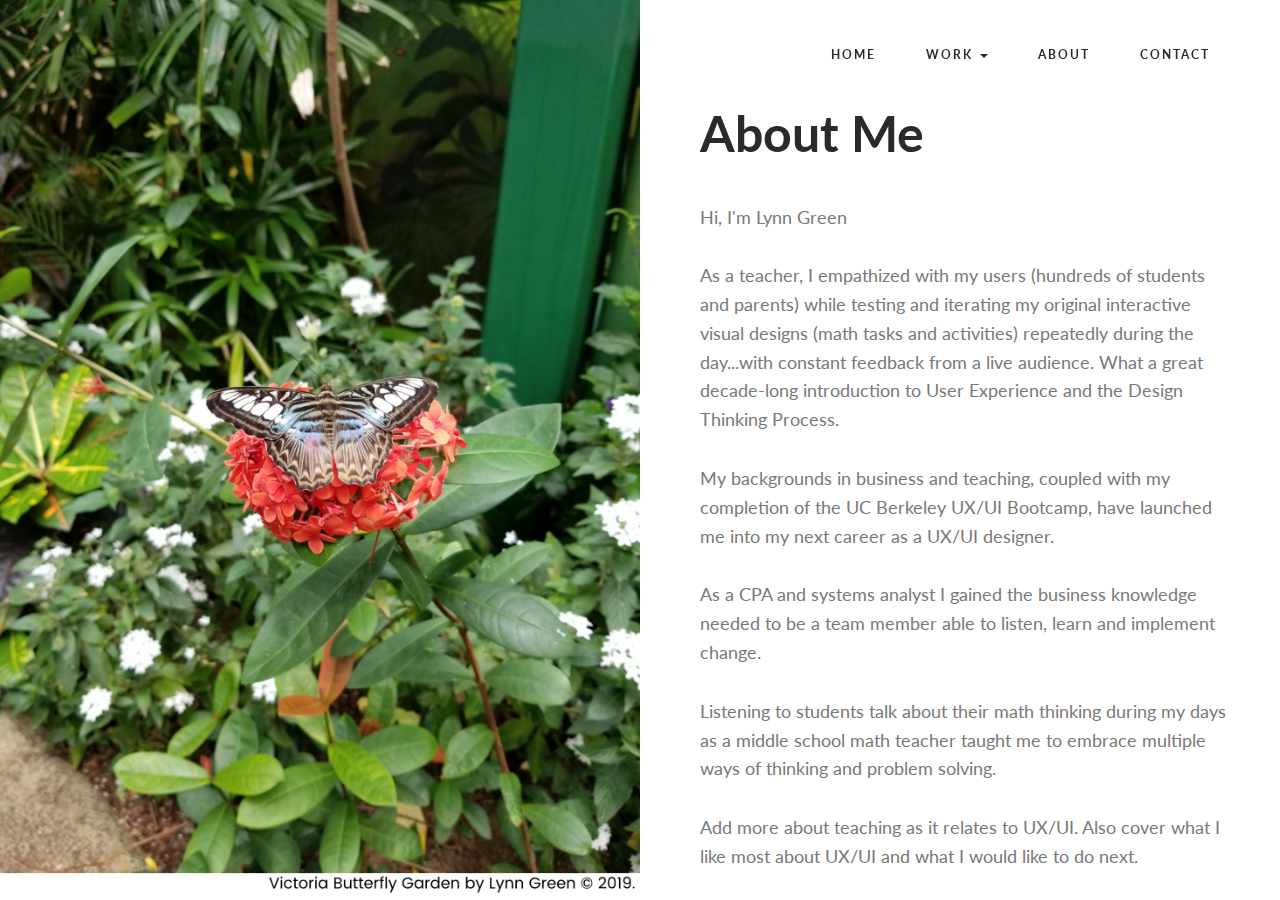
==== about-solo1.html @ 4556c654 "Add files via upload" ====
<!DOCTYPE html>
<html lang="en">
<head>
  <meta charset="utf-8">
  <meta http-equiv="X-UA-Compatible" content="IE=edge">
  <meta name="viewport" content="width=device-width, initial-scale=1">
  <!-- The above 3 meta tags *must* come first in the head; any other head content must come *after* these tags -->

  <title>AboutMe</title>

  <!-- Favicon -->
  <link href="assets/favicon.ico" rel="shortcut icon" />
  <link href="assets/apple-touch-icon.png" rel="apple-touch-icon" />

  <!-- Fonts -->
  <link href="https://fonts.googleapis.com/css?family=Lato:400,400i,700" rel="stylesheet">
  <link href="assets/vendor/fontawesome/css/font-awesome.min.css" rel="stylesheet" />

  <!-- CSS -->
  <link href="assets/vendor/bootstrap/css/bootstrap.min.css" rel="stylesheet" />
  <link href="assets/vendor/lity/lity.min.css" rel="stylesheet" />

  <!-- Main CSS-->
  <link href="assets/css/style.css" rel="stylesheet" />

  <!-- HTML5 shim and Respond.js for IE8 support of HTML5 elements and media queries -->
  <!-- WARNING: Respond.js doesn't work if you view the page via file:// -->
  <!--[if lt IE 9]>
    <script src="https://oss.maxcdn.com/html5shiv/3.7.2/html5shiv.min.js"></script>
    <script src="https://oss.maxcdn.com/respond/1.4.2/respond.min.js"></script>
  <![endif]-->

</head>
<body>


<nav class="navbar navbar-default navbar-fixed-top" id="nav">
  <div class="container">

    <div class="navbar-header">
      <button type="button" class="navbar-toggle collapsed" data-toggle="collapse" data-target="#bs-example-navbar-collapse-1" aria-expanded="false">
        <span class="sr-only">Toggle navigation</span>
        <span class="icon-bar"></span>
        <span class="icon-bar"></span>
        <span class="icon-bar"></span>
      </button>
      <a href="index.html" class="current-parent navbar-brand"></a>
    </div> <!-- /.navbar-header -->

    <div class="collapse navbar-collapse" id="bs-example-navbar-collapse-1">
      <ul class="nav navbar-nav navbar-right">
        <!-- <li class="dropdown"> -->
          <!-- <a href="#" class="dropdown-toggle" data-toggle="dropdown" role="button" aria-haspopup="true" aria-expanded="false">Home <span class="caret"></span>
          </a> -->
            <li class='current-parent'><a class='current-parent' href="index.html">Home</a></li>
          <ul class="dropdown-menu">
            <!-- <li><a href="index2.html">Home 2</a></li>
            <li><a href="index3.html">Home 3</a></li>
            <li><a href="index4.html">Home 4</a></li>
            <li><a href="index5.html">Home 5</a></li>
            <li><a href="index6.html">Home 6</a></li>
            <li><a href="index7.html">Home 7</a></li>
            <li><a href="index8.html">Home 8</a></li>
            <li><a href="index9.html">Home 9</a></li>
            <li><a href="index10.html">Home 10</a></li> -->
          </ul>
        </li>

        <li class="dropdown">
          <a href="#" class="dropdown-toggle" data-toggle="dropdown" role="button" aria-haspopup="true" aria-expanded="false">Work <span class="caret"></span></a>
          <ul class="dropdown-menu">
            <!-- <li><a href="work1.html">Work 1</a></li>
            <li><a href="work1-labels.html">Work 1 Labels</a></li>
            <li><a href="work2.html">Work 2</a></li>
            <li><a href="work2-labels.html">Work 2 Labels</a></li>
            <li><a href="work3.html">Work 3</a></li>
            <li><a href="work4.html">Work 4</a></li>
            <li><a href="work5.html">Work 5</a></li>
            <li><a href="single-work1.html">Single Work 1</a></li> -->
            <li><a href="bartender.html">BARTENDR APP</a></li>
            <li><a href="seacology.html">Seacology</a></li>
            <li><a href="NWS.html">National Weather Service</a></li>
            <li><a href="convertibles.html">The Convertibles</a></li>
            <!-- <li><a href="single-work-video.html">Single Work Video</a></li> -->
          </ul>
        </li>

        <li class="dropdown">
          <!-- <a href="#" class="dropdown-toggle" data-toggle="dropdown" role="button" aria-haspopup="true" aria-expanded="false">About <span class="caret"></span></a> -->
          <li class='current'><a class='current' href="about-solo1.html">About</a></li>
          <ul class="dropdown-menu">
            <!-- <li><a href="about-agency.html">About Agency</a></li> -->
            
            <!-- <li><a href="about-solo2.html">About Solo 2</a></li> -->
          </ul>
        </li>

        <!-- <li class="dropdown">
          <a href="#" class="dropdown-toggle" data-toggle="dropdown" role="button" aria-haspopup="true" aria-expanded="false">Blog <span class="caret"></span></a>
          <ul class="dropdown-menu">
            <li><a href="blog1.html">Blog 1</a></li>
            <li><a href="blog1-sidebar.html">Blog 1 Sidebar</a></li>
            <li><a href="blog2.html">Blog 2</a></li>
            <li><a href="blog2-sidebar.html">Blog 2 Sidebar</a></li>
            <li><a href="blog3.html">Blog 3</a></li>
          </ul>
        </li> -->

        <!-- <li class="dropdown">
          <a href="#" class="dropdown-toggle" data-toggle="dropdown" role="button" aria-haspopup="true" aria-expanded="false">Contact <span class="caret"></span></a> -->
          <li><a href="contact3.html">Contact</a></li>
          <ul class="dropdown-menu">
            <!-- <li><a href="contact1.html">Contact 1</a></li>
            <li><a href="contact2.html">Contact 2</a></li> -->
           
          </ul>
        </li>
      </ul>
    </div> <!-- /.collapse -->

  </div> <!-- /.container -->
</nav>


<div class="about-solo1">
  <div class="container-fluid">

    <div class="row">

      <div class="col-md-6">
        <div class="about-half-bg"> <img src='assets/images/butterflygarden.jpg' width=100%;></div>
      </div> <!-- /.col-md-6 -->

      <div class="col-md-6">

        <div class="about-solo-wrap">
          <div class="content">
            <h2 class="scrollreveal">About Me</h2>
            <p class="scrollreveal">Hi, I'm Lynn Green</p>
            <p class="scrollreveal">
              As a teacher, I empathized with my users (hundreds of students and parents) while testing and iterating my original interactive visual designs (math tasks and activities) repeatedly during the day...with constant feedback from a live audience. What a great decade-long introduction to User Experience and the Design Thinking Process. </p>
            
            <p>
              My backgrounds in business and teaching, coupled with my completion of the UC Berkeley UX/UI Bootcamp, have launched me into my next career as a UX/UI designer.
            </p>

              <p>  ​
              As a CPA and systems analyst I gained the business knowledge needed to be a team member able to listen, learn and implement change. 
            </p>   
              <p> 
                Listening to students talk about their math thinking during my days as a middle school math teacher taught me to embrace multiple ways of thinking and problem solving.
              </p>
            <p>
              Add more about teaching as it relates to UX/UI. Also cover what I like most about UX/UI and what I would like to do next.
            </p> 
                <p>
                [Add link to resume]
                ​</p>


            <div class="social-links scrollreveal">
              <ul class="social list-inline list-unstyled">
                <li><a href="https://www.facebook.com/lynn.zaunergreen" class="social-fb">Facebook</a></li>
                <li><a href="#" class="social-twit">Twitter</a></li>
                <li><a href="#" class="social-insta">Instagram</a></li>
                <li><a href="#" class="social-dbl">Dribble</a></li>
              </ul>
            </div> <!-- /.social-links -->
          </div> <!-- /.content -->
        </div> <!-- /.single-work-intro -->
      </div> <!-- /.col-md-6 -->

    </div> <!-- /.row -->

  </div> <!-- /.container-fluid -->

</div> <!-- /.about-solo1 -->

<script src="assets/js/jquery-2.2.4.min.js"></script>
<script src="assets/vendor/bootstrap/js/bootstrap.min.js"></script>
<script src="assets/vendor/scrollreveal/scrollreveal.min.js"></script>
<script src="assets/vendor/lity/lity.min.js"></script>
<script src="assets/vendor/match-height/jquery.matchHeight-min.js"></script>
<script src="assets/contact-form/js/validator.min.js"></script>
<script src="assets/contact-form/js/form-scripts.js"></script>
<script src="assets/js/scripts.js"></script>
</body>
</html>
---- assets/css/style.css ----
/*
Template Name: Reflekt
Theme URI: https://wearekllr.com/demos/reflekt-html
Author: KLLR
Author URI: http://themes.wearekllr.com/
Description: Reflekt - Minimalist Portfolio HTML Template
Version: 1.0
Support: https://kllr.ticksy.com
*/


/*--------------------------------------------------------------
>>> TABLE OF CONTENTS:
----------------------------------------------------------------
01. Base
  01.1 Typography
  01.2 Forms
  01.3 Misc
02. Components
  02.1 Navigation
  02.2 Buttons
  02.3 Footer
03. Layout (page sections)
  03.1 intro
  03.2 Work
  03.3 Single-Work
  03.4 About
  03.5 Blog
  03.6 Single-post
  03.7 Contact
04. Media Queries
--------------------------------------------------------------*/

/*--------------------------------------------------------------
01. Base
--------------------------------------------------------------*/

/**
 * 01.1 Typography
 */

body {
    font-family: 'Lato', sans-serif;
    color: #2A2A2A;
}

h1 {
    font-weight: 700;
}

h2 {
    font-size: 40px;
    font-weight: 700;
    line-height: 1.35em;
    margin-top: 0;
}

p {
    font-size: 18px;
}

a {
    color: #1977FF;
    text-decoration: none;
}

.quote {
    font-style: italic;
    font-size: 26px;
}

.light {
    color: #787878;
}


/**
 * 01.2 Forms
 */

.form-control {
    font-size: 16px;
    height: 50px;
    border-radius: 0;
    -webkit-box-shadow: none;
    box-shadow: none;
}


/**
 * 01.3 Misc.
 */

.container-fluid {
    padding-right: 0px;
    padding-left: 0px;
}

.container-fluid .col-md-6 {
    padding-right: 0px;
    padding-left: 0px;
}

.no-gutter > [class*='col-'] {
    padding-right: 0;
    padding-left: 0;
}

.row-centered {
    text-align: center;
}

.col-centered {
    display: inline-block;
    float: none;
    text-align: left;
    margin-right: -4px;
}



/*--------------------------------------------------------------
02. Components
--------------------------------------------------------------*/

/**
 * 02.1 Navigation
 */

.navbar-default {
    background-color: transparent;
    border: none;
    padding-top: 30px;
}

.navbar-default .navbar-brand {
    color: #2A2A2A;
    font-size: 18px;
    font-weight: 700;
    letter-spacing: 1px;
    text-transform: uppercase;
}

.navbar-default .navbar-brand:hover {
    color: #2A2A2A;
}

.navbar-default .navbar-nav > li > a {
    color: #2A2A2A;
    font-size: 12px;
    font-weight: 700;
    letter-spacing: 2px;
    text-transform: uppercase;
    transition: color ease-in-out 300ms;
    -webkit-transition: color ease-in-out 300ms;
}

.navbar-default .navbar-nav > li > a:hover {
    color: #1977FF;
}

ul.nav.navbar-nav {
    padding-top: 5px;
}

.nav > li > a {
    padding: 10px 25px;
}

.navbar-right {
    margin-right: -25px;
}

#nav.scrolled {
    background-color: #fff;
    padding-top: 10px;
    padding-bottom: 5px;
    -webkit-box-shadow: 0 2px 20px 0 rgba(26, 26, 26, 0.08);
    box-shadow: 0 2px 20px 0 rgba(26, 26, 26, 0.08);
    transition: all ease-in-out 300ms;
    -webkit-transition: all ease-in-out 300ms;
}

.dropdown-menu {
    border-color: #ececec;
    border-radius: 0;
    top: 50px;
    -webkit-box-shadow: 0 8px 25px rgba(30, 30, 30, 0.1);
    box-shadow: 0 8px 25px rgba(30, 30, 30, 0.1);
    padding: 18px 10px 18px 20px;
}

.dropdown-menu > li > a {
    color: #787878;
    font-size: 14px;
    padding-top: 7px;
    padding-bottom: 7px;
}

.navbar-default .navbar-nav > .open > a,
.navbar-default .navbar-nav > .open > a:focus {
    color: #1977FF;
    background-color: transparent;
}

.dropdown-menu > li > a:focus,
.dropdown-menu > li > a:hover {
    background-color: transparent;
    color: #1977FF;
}

.navbar-default .navbar-toggle {
    border: none;
}

.navbar-default .navbar-toggle .icon-bar {
    background-color: #2A2A2A;
    width: 24px;
    height: 3px;
}


/* page nav */

.page-nav {
    padding-top: 95px;
    padding-bottom: 30px;
}

.page-nav a {
    font-size: 12px;
    color: #787878;
    text-transform: uppercase;
    text-decoration: none;
    letter-spacing: 1px;
}

.page-nav i {
    font-size: 25px;
    color: #e1e1e1;
    bottom: 5px;
    position: relative;
}

.page-nav h2 {
    font-size: 18px;
    font-weight: 700;
    color: #2A2A2A;
    text-transform: none;
}


/**
 * 02.1 Buttons
 */

.btn {
    font-size: 13px;
    font-weight: 700;
    text-transform: uppercase;
    letter-spacing: 1px;
    border-width: 2px;
    border-radius: 0px;
    padding: 20px 35px;
    transition: all ease-in-out 300ms;
    -webkit-transition: all ease-in-out 300ms;
}

.btn-default {
    background-color: #1977FF;
    color: #fff;
    border-color: #1977FF;
}

.btn-default:hover {
    background-color: transparent;
    color: #1977FF;
    border-color: #1977FF;
}

.btn-dark {
    background-color: #2A2A2A;
    color: #fff;
    border-color: #2A2A2A;
}

.btn-dark:hover {
    background-color: transparent;
    color: #2A2A2A;
}

.btn-white {
    background-color: #fff;
    color: #2A2A2A;
    border-color: #fff;
}

.btn-white:hover {
    background-color: transparent;
    color: #fff;
    border-color: #fff;
}

.btn-tag {
    background-color: transparent;
    color: #787878;
    border-color: #787878;
    border-width: 1px;
    padding: 8px 12px;
    text-transform: none;
    font-weight: 400;
    margin-bottom: 12px;
}

.btn-tag:hover {
    background-color: #787878;
    color: #fff;
    border-color: #787878;
}


/**
* 02.3 Footer
*/

footer .brand {
    text-transform: uppercase;
    font-size: 18px;
    color: #939393;
}

footer .brand span {
    color: #2A2A2A;
}

footer .nav-footer a {
    color: #787878;
    font-size: 16px;
    transition: opacity ease-in-out 300ms;
    -webkit-transition: opacity ease-in-out 300ms;
}

footer .nav-footer a:hover {
    color: #1977FF;
    text-decoration: none;
}

footer .nav-footer .footer-title {
    font-size: 16px;
    margin-bottom: 20px;
    color: #2A2A2A !important;
}

footer .nav-footer li {
    margin-bottom: 10px;
}

footer .social {
    text-align: right;
}

footer .social a {
    color: #2A2A2A;
    font-size: 18px;
}

footer .social i {
    transition: transform ease-in-out 300ms;
    -webkit-transition: transform ease-in-out 300ms;
}

footer .social i:hover {
    -webkit-transform: translateY(-3px);
    transform: translateY(-3px);
}

footer .social li {
    margin-left: 6px;
}

.footer1 {
    padding-top: 100px;
    padding-bottom: 50px;
}

.footer2 {
    text-align: center;
    padding-top: 90px;
    padding-bottom: 30px;
}

.footer2 .brand p {
    font-size: 24px;
}

.footer2 .social {
    text-align: center;
    margin-top: 20px;
    margin-bottom: 30px;
}

.footer3 {
    padding-top: 80px;
    padding-bottom: 40px;
}

.footer3 .social {
    text-align: center;
    margin-bottom: 30px;
}

.footer3 .social a {
    font-size: 13px;
    text-transform: uppercase;
    font-weight: 700;
    transition: color ease-in-out 300ms;
    -webkit-transition: color ease-in-out 300ms;
    margin-left: 10px;
    margin-right: 10px;
}

.footer3 .social a:hover {
    color: #1977FF;
    text-decoration: none;
}

.footer3 .copyright {
    text-align: center;
}

.copyright p {
    font-size: 14px;
    color: #787878;
    margin-top: 8px;
}



/*--------------------------------------------------------------
03. Layout
--------------------------------------------------------------*/

/**
* 03.1 Intro
*/

.intro1 {
    padding-bottom: 110px;
}

.intro1 p {
    font-size: 30px;
    padding: 230px 0px 40px 0px;
}

.intro2 {
    text-align: center;
    padding: 240px 0px 130px 0px;
}

.intro2 h1 {
    font-size: 70px;
    font-weight: 700;
    padding-bottom: 50px;
}

.intro2 p {
    font-size: 20px;
    color: #676767;
    padding-bottom: 40px;
}

.intro3 {
    text-align: left;
    padding: 200px 0px 100px 0px;
}

.intro3 h1 {
    font-size: 55px;
    padding-bottom: 25px;
}

.intro3 p {
    font-size: 20px;
    color: #676767;
}

.intro4 {
    text-align: center;
    padding-top: 280px;
    padding-bottom: 180px;
}

.intro4 h1 {
    font-size: 50px;
    font-weight: 400;
    margin-bottom: 40px;
}

.intro4 p {
    font-size: 20px;
    color: #676767;
    width: 75%;
    margin-left: auto;
    margin-right: auto;
    padding-bottom: 40px;
}

.intro4 .social-links {
    font-size: 14px;
    font-weight: 700;
}

.intro4 .social-links .social-fb {
    color: #3A5B97;
}

.intro4 .social-links .social-twit {
    color: #1EA4F1;
}

.intro4 .social-links .social-insta {
    color: #9C39A4;
}

.intro4 .social-links .social-dbl {
    color: #E84E89;
}

.intro4 .social-links li {
    margin-right: 7px;
    margin-left: 7px;
}

.intro5 {
    text-align: left;
    padding: 250px 0px 100px;
}

.intro5 h1 {
    font-size: 50px;
    padding-bottom: 10px;
}

.intro5 h2 {
    font-size: 22px;
    color: #1977FF;
    padding-bottom: 25px;
}

.intro5 p {
    font-size: 20px;
    color: #676767;
    padding-bottom: 35px;
}

.intro5 a {
    color: #a1a1a1;
    transition: color ease-in-out 300ms;
    -webkit-transition: color ease-in-out 300ms;
}

.intro5 a:hover {
    color: #1977FF;
    text-decoration: none;
}

.intro5 li {
    margin-right: 15px;
}

.intro6 {
    text-align: left;
    overflow: hidden;
}

.intro6 h1 {
    font-size: 40px;
    padding-bottom: 35px;
}

.intro6 p {
    font-size: 20px;
    color: #676767;
    padding-bottom: 40px;
}

.intro6 a {
    font-weight: 700;
    color: #2A2A2A;
    transition: color ease-in-out 300ms;
    -webkit-transition: color ease-in-out 300ms;
}

.intro6 a:hover {
    color: #1977FF;
    text-decoration: none;
}

.intro6 li {
    margin-right: 15px;
}

.intro6 .intro-half-left {
    display: -ms-flex;
    display: -webkit-flex;
    display: flex;
    height: 100vh;
    padding-left: 80px;
    padding-right: 80px;
}

.intro6 .content {
    margin-top: auto;
    margin-bottom: auto;
}

.intro6 .intro-half-bg {
    height: 100vh;
    width: 100%;
    background-image: url(../images/intro6bg.jpg);
    background-size: cover;
    background-position: center;
}

.intro7 {
    background-image: url(../images/intro7bg.jpg);
    background-size: cover;
    background-position: center;
    height: 100vh;
    text-align: center;
    display: -ms-flex;
    display: -webkit-flex;
    display: flex;
}

.intro7 .content {
    margin: auto auto;
}

.intro7 h1 {
    font-size: 80px;
    padding-bottom: 45px;
}

.intro7 p {
    font-size: 20px;
    line-height: 1.6em;
    padding-bottom: 40px;
    width: 70%;
    margin-left: auto;
    margin-right: auto;
}

.intro8 {
    text-align: center;
}

.intro8 .frame {
    height: 65vh;
    display: -ms-flex;
    display: -webkit-flex;
    display: flex;
    border: 2px solid #f0f0f0;
    margin-top: 120px;
}

.intro8 .frame .content {
    margin: auto auto;
}

.intro8 h1 {
    font-size: 60px;
    margin-bottom: 45px;
}

.intro8 p {
    font-size: 20px;
    line-height: 1.6em;
    width: 70%;
    margin-left: auto;
    margin-right: auto;
    margin-bottom: 30px;
}

.intro9 .bg {
    background-color: #fafafa;
    height: 550px;
    margin-top: 120px;
    margin-bottom: 120px;
    display: -ms-flex;
    display: -webkit-flex;
    display: flex;
}

.intro9 .bg .content {
    margin-top: auto;
    margin-bottom: auto;
    padding-left: 90px;
}

.intro9 h1 {
    font-size: 50px;
    margin-bottom: 35px;
}

.intro9 p {
    font-size: 18px;
    line-height: 1.6em;
    width: 70%;
    margin-bottom: 30px;
}

.intro9 .social-links {
    font-size: 14px;
    font-weight: 700;
}

.intro9 .social-links a {
    color: #2A2A2A;
    transition: color ease-in-out 300ms;
    -webkit-transition: color ease-in-out 300ms;
}

.intro9 .social-links a:hover {
    color: #1977FF;
    text-decoration: none;
}

.intro9 .social-links li {
    margin-right: 15px;
}

.intro10 {
    margin-top: 150px;
    margin-bottom: 100px;
}

.intro10 h1 {
    font-size: 50px;
    margin-bottom: 25px;
}

.intro10 p {
    font-size: 18px;
    line-height: 1.6em;
    margin-bottom: 30px;
}

.intro10 .intro-half-left {
    display: -ms-flex;
    display: -webkit-flex;
    display: flex;
    height: 540px;
}

.intro10 .intro-half-left .content {
    margin-top: auto;
    margin-bottom: auto;
}


/**
 * 02.2 Work
 */

.work-intro {
    text-align: center;
    margin-top: 200px;
    margin-bottom: 90px;
}

.work-intro h2 {
    font-size: 40px;
}

.work-intro p {
    color: #787878;
}

.work a {
    position: relative;
    display: block;
}

.work a:hover .overlay {
    opacity: 1;
}

.work img {
    margin-left: auto;
    margin-right: auto;
    margin-bottom: 30px;
}

.work .overlay {
    background-color: rgba(255, 255, 255, 0.88);
    position: absolute;
    top: 0;
    bottom: 0;
    left: 0;
    right: 0;
    opacity: 0;
    transition: all ease-in-out 300ms;
    -webkit-transition: all ease-in-out 300ms;
    display: -ms-flex;
    display: -webkit-flex;
    display: flex;
}

.work .overlay .content {
    margin: auto auto;
}

.work .overlay p {
    color: #1977FF;
    font-size: 14px;
    font-weight: 700;
    letter-spacing: 1px;
    text-transform: uppercase;
}

.work1-text .text {
    text-align: center;
    font-size: 16px;
    font-weight: 700;
    margin-bottom: 60px;
}

.work2-text .text {
    text-align: center;
    font-size: 14px;
    font-weight: 700;
    margin-bottom: 50px;
}

.work3 img,
.work4 img {
    margin-bottom: 0;
}


/**
 * 03.3 Single-work
 */

.single-work1 {
    text-align: center;
}

.single-work1 img {
    padding-bottom: 30px;
    margin-left: auto;
    margin-right: auto;
}

.single-work-intro {
    padding-top: 250px;
    margin-bottom: 70px;
}

.single-work-intro h1 {
    font-size: 55px;
}

.single-work-intro p {
    line-height: 1.6em;
    margin-top: 25px;
    margin-bottom: 25px;
    width: 80%;
    margin-left: auto;
    margin-right: auto;
}

.single-work-info li {
    font-size: 14px;
    font-weight: 700;
    text-transform: uppercase;
    color: #787878;
    padding-right: 15px;
}

.single-work2 .single-work-intro {
    padding-top: 250px;
    text-align: left;
}

.single-work2 .single-work-intro p {
    margin-left: 0;
}

.single-work2 img {
    margin-left: auto;
    margin-right: auto;
}

.single-work2 h1 {
    font-size: 55px;
}

.single-work2 p {
    padding: 25px 0px 25px 0px;
}

.single-work2 .single-work-description {
    padding-top: 100px;
    padding-bottom: 90px;
}

.single-work2 h2 {
    font-size: 30px;
}

.single-work2 .description-process h3 {
    font-size: 20px;
}

.single-work2 .description-process span {
    color: #a1a1a1;
    padding-right: 10px;
}

.single-work2 .description-process p {
    font-size: 16px;
}

.single-work3 {
    padding-top: 260px;
}

.single-work3 h1 {
    font-size: 48px;
}

.single-work3 .single-work-intro {
    border: 2px solid #e1e1e1;
    padding: 70px 60px 135px 60px;
    margin-bottom: 0;
}

.single-work3 .single-work-intro p {
    margin-left: 0;
    width: 100%;
}

.single-work3 img {
    margin-bottom: 30px;
    margin-left: auto;
    margin-right: auto;
}

.single-work4 {
    overflow-x: hidden;
    position: relative;
}

.single-work4 .single-work-intro {
    height: 100vh;
    display: -ms-flex;
    display: -webkit-flex;
    display: flex;
    padding-top: 0;
    padding-left: 60px;
    padding-right: 60px;
    margin-bottom: 0;
}

.single-work4 .single-work-intro p {
    margin-left: 0;
    width: 100%;
}

.single-work4 .content {
    margin-top: auto;
    margin-bottom: auto;
}

.single-work4 .work-half-bg {
    background-image: url(../images/single-work4.jpg);
    background-size: cover;
    background-position: center;
    height: 100vh;
    width: 100%;
}

.single-work4 .page-nav {
    padding: 0px !important;
    position: absolute;
    bottom: 30px;
    left: 0;
    right: 0;
}


/* single work video */

.single-work-video img {
    padding-bottom: 0;
}

a.video-player {
    background-size: 100%;
    background-position: center;
    background-repeat: no-repeat;
    width: 750px;
    height: 420px;
    margin-top: 100px;
    margin-left: auto;
    margin-right: auto;
    display: -ms-flex;
    display: -webkit-flex;
    display: flex;
    position: relative;
}

.play-button {
    margin: auto auto;
}

.play-button img {
    transition: all ease-in-out 300ms;
    -webkit-transition: all ease-in-out 300ms;
}

.play-button img:hover {
    -webkit-transform: scale(1.08);
    transform: scale(1.08);
}


/**
 * 03.4 About
 */

.agency-intro {
    text-align: center;
    padding-top: 200px;
    padding-bottom: 70px;
}

.agency-intro h1 {
    font-size: 40px;
    padding-bottom: 40px;
}

.agency-intro p {
    color: #787878;
    line-height: 1.6em;
    padding-bottom: 70px;
    width: 75%;
    margin-left: auto;
    margin-right: auto;
}

.services {
    padding-top: 80px;
}

.services h1 {
    text-align: center;
    font-size: 40px;
    padding-bottom: 30px;
}

.services p {
    text-align: center;
    color: #787878;
    line-height: 1.6em;
    width: 70%;
    margin-left: auto;
    margin-right: auto;
    margin-bottom: 80px;
}

.service-item i {
    font-size: 28px;
    color: #1977FF;
    display: inline-block;
    margin-right: 15px;
}

.service-item h3 {
    font-size: 24px;
    color: #2A2A2A;
    display: inline-block;
}

.service-item li:first-child {
    padding-bottom: 30px;
    margin: 0px !important;
}

.service-item li {
    color: #A1A1A1;
    font-size: 18px;
    margin-bottom: 18px;
}

.about-agency .quote {
    text-align: center;
    padding-top: 140px;
    padding-bottom: 150px;
}

.about-agency .quote p {
    font-size: 30px;
    font-style: italic;
    width: 75%;
    margin-left: auto;
    margin-right: auto;
}

.team {
    padding-bottom: 90px;
}

.team-intro h1 {
    text-align: center;
    font-size: 40px;
    padding-bottom: 30px;
}

.team-intro p {
    text-align: center;
    color: #787878;
    line-height: 1.6em;
    width: 70%;
    margin-left: auto;
    margin-right: auto;
    margin-bottom: 70px;
}

.team-member {
    text-align: center;
}

.team-member img {
    margin-left: auto;
    margin-right: auto;
}

.team-member p {
    font-size: 20px;
    padding-top: 30px;
}

.team-member .team-role {
    font-size: 16px;
    color: #787878;
    padding: 0px 0px 10px 0px;
}

.team-member i {
    font-size: 16px;
    color: #2A2A2A;
}


/* about solo */

.about-solo1 {
    overflow-x: hidden;
}

.about-half-bg {
    height: 100vh;
    width: 100%;
    background-image: url(../images/about-solo1.jpg);
    background-size: cover;
    background-position: center;
}

.about-solo-wrap {
    height: 100vh;
    display: -ms-flex;
    display: -webkit-flex;
    display: flex;
}

.about-solo-wrap .content {
    padding-top: 100px;
    padding-left: 60px;
    padding-right: 60px;
    margin-top: auto;
    margin-bottom: auto;
}

.about-solo-wrap h2 {
    font-size: 50px;
    margin-bottom: 35px;
}

.about-solo-wrap p {
    color: #787878;
    line-height: 1.6em;
    margin-bottom: 30px;
}

.about-solo-wrap .social-links {
    font-size: 14px;
    font-weight: 700;
    margin-top: 20px;
}

.about-solo-wrap .social-links .social-fb {
    color: #3A5B97;
}

.about-solo-wrap .social-links .social-twit {
    color: #1EA4F1;
}

.about-solo-wrap .social-links .social-insta {
    color: #9C39A4;
}

.about-solo-wrap .social-links .social-dbl {
    color: #E84E89;
}

.about-solo-wrap .social-links li {
    margin-right: 15px;
}

.about-solo2 img {
    margin-top: 200px;
    margin-bottom: 130px;
}

.about-solo2 h2 {
    text-align: center;
    font-size: 40px;
    margin-bottom: 40px;
}

.about-solo2 p {
    color: #787878;
    text-align: center;
}

.about-solo2-intro p {
    line-height: 1.6em;
    width: 70%;
    margin-left: auto;
    margin-right: auto;
}


/**
 * 03.5 Blog
 */

.blog1-sidebar {
    padding-top: 200px;
    padding-bottom: 50px;
}

.blog1-sidebar .sidebar input#search.form-control {
    border-radius: 0;
}

.blog1-sidebar .sidebar .form-control {
    margin-bottom: 50px;
}

.blog1-sidebar .sidebar h3 {
    font-size: 16px;
    text-transform: uppercase;
    letter-spacing: 1px;
    margin-bottom: 18px;
}

.blog1-sidebar .sidebar-categories {
    margin-bottom: 48px;
}

.blog1-sidebar .sidebar-categories a {
    color: #787878;
    line-height: 2;
}

.blog1-sidebar .sidebar-recent {
    margin-bottom: 48px;
}

.blog1-sidebar .sidebar-recent .sidebar-recent-post {
    margin-bottom: 15px;
}

.blog1-sidebar .sidebar-recent .sidebar-recent-post a {
    color: #787878;
    display: block;
}

.blog1-sidebar .sidebar-tags li {
    margin-bottom: 10px;
}

.blog1 {
    padding-top: 200px;
    padding-bottom: 20px;
}

.blog-post {
    padding-bottom: 100px;
}

.blog-post img {
    padding-bottom: 50px;
}

.blog-post h1 {
    font-size: 36px;
    margin-bottom: 5px;
}

.blog-post .light {
    font-size: 16px;
    color: #a1a1a1;
}

.blog-post .blog-post-text {
    color: #787878;
    margin: 20px 0px;
}

.blog-post a.read-more {
    color: #2A2A2A;
    text-transform: uppercase;
    letter-spacing: 2px;
}

.blog-post a.read-more:hover {
    color: #1977FF;
    text-decoration: none;
}

.blog-post-box {
    margin-bottom: 110px;
    display: -ms-flex;
    display: -webkit-flex;
    display: flex;
}

.blog-post-box .post-box-image {
    background-size: cover;
    background-position: center;
    width: 100%;
}

.blog-post-box .box-thumb1 {
    background-image: url(../images/blog-post3.jpg);
}

.blog-post-box .box-thumb2 {
    background-image: url(../images/blog-post4.jpg);
}

.blog-post-box .box-thumb3 {
    background-image: url(../images/blog-post5.jpg);
}

.blog-post-box .post-box-content {
    background-color: #fbfbfb;
    padding: 40px 30px 45px 40px;
    position: relative;
}

.blog-post-box .post-box-content h1 {
    font-size: 22px;
    margin-bottom: 5px;
}

.blog-post-box .post-box-content .light {
    margin-bottom: 40px;
}

.blog-post-box .post-box-content p {
    font-size: 16px;
}

.blog-post-box .post-box-content .blog-post-text {
    margin-bottom: 80px;
}

.blog-post-box .post-box-content a {
    color: #2A2A2A;
    font-weight: 700;
    font-size: 12px;
    text-transform: uppercase;
    letter-spacing: 2px;
    padding-bottom: 15px;
}

.blog-post-box .post-box-content hr {
    margin-top: 10px;
    border: 1px solid #e1e1e1;
    width: 100%;
}

.blog3 {
    padding-top: 200px;
    padding-bottom: 50px;
}

.blog3 img {
    margin-left: auto;
    margin-right: auto;
}

.blog3 .blog-post-box-alt {
    margin-bottom: 30px;
}

.blog3 .blog-post-box-alt .post-box-content-alt {
    background-color: #fbfbfb;
    padding: 40px 45px 50px 45px;
    position: relative;
}

.blog3 .blog-post-box-alt .post-box-content-alt h1 {
    font-size: 22px;
    margin-bottom: 5px;
}

.blog3 .blog-post-box-alt .post-box-content-alt .light {
    margin-bottom: 35px;
}

.blog3 .blog-post-box-alt .post-box-content-alt p {
    font-size: 16px;
    color: #787878;
}


/**
 * 03.6 Single Post
 */

.single-post1 {
    padding-top: 280px;
    padding-bottom: 140px;
    overflow-x: hidden;
}

.single-post1 .sidebar input#search.form-control {
    border-radius: 0;
}

.single-post1 .sidebar .form-control {
    margin-bottom: 50px;
}

.single-post1 .sidebar h3 {
    font-size: 16px;
    text-transform: uppercase;
    letter-spacing: 1px;
    margin-bottom: 18px;
}

.single-post1 .sidebar-categories {
    margin-bottom: 48px;
}

.single-post1 .sidebar-categories a {
    color: #787878;
    line-height: 2;
}

.single-post1 .sidebar-recent {
    margin-bottom: 48px;
}

.single-post1 .sidebar-recent .sidebar-recent-post {
    margin-bottom: 15px;
}

.single-post1 .sidebar-recent .sidebar-recent-post a {
    color: #787878;
}

.single-post1 .sidebar-tags li {
    margin-bottom: 10px;
}

.single-post1 .quote p {
    font-size: 26px;
    font-style: italic;
    line-height: 1.65em;
    text-align: center;
    padding-bottom: 50px;
}

.single-post1 img {
    margin-bottom: 40px;
    margin-left: auto;
    margin-right: auto;
}

.single-post1 hr {
    border-top: 2px solid #eee;
}

.single-post-intro {
    padding-bottom: 45px;
}

.single-post-intro img {
    padding-bottom: 40px;
}

.single-post-intro h1 {
    font-size: 42px;
}

.single-post-intro p {
    font-size: 16px;
}

.post-text {
    padding-top: 10px;
    padding-bottom: 20px;
}

.post-text p {
    padding-bottom: 30px;
    line-height: 1.5;
}

.single-post-info {
    padding-top: 70px;
    padding-bottom: 60px;
}

.post-author img {
    position: relative;
    bottom: 10px;
}

.post-author p {
    margin: 0px;
}

.post-author .author-info {
    position: relative;
    left: 20px;
}

.post-author .author-info a {
    text-transform: uppercase;
    font-size: 12px;
    font-weight: 700;
    letter-spacing: 1;
}

.post-author .light {
    font-size: 16px;
    font-weight: 400;
}


/**
 * 03.7 Contact
 */

.contact .form-group {
    margin-bottom: 30px;
}

.contact-intro {
    padding-bottom: 140px;
}

.contact-intro h1 {
    font-size: 40px;
    padding-bottom: 20px;
}

.contact-intro p {
    font-size: 20px;
}

.contact1 {
    padding-top: 240px;
    padding-bottom: 130px;
}

.contact1 .contact-info .contact-info-title {
    font-size: 22px;
    font-weight: 700;
    margin-bottom: 20px;
}

.contact1 .contact-info p {
    font-size: 16px;
}

.contact2 {
    padding-top: 260px;
    padding-bottom: 100px;
}

.contact2 .contact-intro {
    text-align: center;
}

.contact2 h2 {
    font-size: 22px;
    margin-bottom: 50px;
}

.contact2 .contact-info p {
    font-size: 16px;
    font-weight: 700;
    margin-top: 20px;
}

.contact3 {
    padding: 260px 0px 140px 0px;
}

.contact3 .contact-intro {
    text-align: center;
    padding-bottom: 75px;
}

.contact3 #contactForm {
    width: 750px;
    margin-left: auto;
    margin-right: auto;
}



/*--------------------------------------------------------------
04. Media queries
--------------------------------------------------------------*/

@media only screen and (max-width: 1200px) {
    .single-work3 h1 {
        font-size: 40px;
    }
    .single-work3 .single-work-intro {
        padding: 50px 40px 70px 40px;
    }
}

@media only screen and (max-width: 992px) {
    .intro6 .intro-half-left {
        height: auto;
        padding-top: 150px;
        padding-bottom: 50px;
    }
    .intro6 .intro-half-bg {
        height: 300px;
    }
    .single-work3 .single-work-intro {
        border: none;
        text-align: center;
    }
    .team {
        padding-bottom: 20px;
    }
    .agency-intro p {
        width: 100%;
    }
    .team-member {
        margin-bottom: 50px;
    }
    .about-solo2-intro p {
        width: 100%;
    }
    .blog-post-box {
        flex-direction: column;
    }
    .blog-post-box .post-box-image {
        height: 260px;
    }
    .contact2 {
        padding-bottom: 100px;
    }
    .contact2 .contact-info {
        margin-bottom: 50px;
    }
    .contact3 #contactForm {
        width: 100%;
    }
}

@media only screen and (max-width: 768px) {
    ul.nav.navbar-nav {
        background-color: #fff;
        -webkit-box-shadow: 0 2px 20px 0 rgba(26, 26, 26, 0.08);
        box-shadow: 0 2px 20px 0 rgba(26, 26, 26, 0.08);
    }
    .intro4 h1 {
        font-size: 35px;
    }
    .intro4 p {
        width: 100%;
    }
    .intro4 .social-links li {
        margin-right: 4px;
        margin-left: 4px;
    }
    .intro7 h1 {
        font-size: 60px;
    }
    .intro8 .frame {
        border: none;
    }
    .intro8 p {
        width: 80%;
    }
    .intro9 .bg .content {
        padding-left: 30px;
    }
    .intro9 p {
        width: 90%;
    }
    .services {
        text-align: center;
    }
    .services p {
        width: 100%;
    }
    .service-item {
        margin-bottom: 60px;
    }
    .about-agency .quote p {
        width: 100%;
    }
    .team-intro p {
        width: 100%;
    }
    .blog3 {
        text-align: center;
    }
    .blog3 .blog-post-box-alt .post-box-content-alt {
        background-color: #fff;
        padding-left: 15px;
        padding-right: 15px;
    }
    .contact1 .contact-intro {
        text-align: center;
        padding-bottom: 40px;
    }
    .contact1 .contact-info {
        text-align: center;
    }
    .contact1 .contact-info .contact-info-title {
        margin-top: 40px;
    }
    .footer1 {
        text-align: center;
    }
    .footer1 .social {
        text-align: center;
        float: none !important;
        margin-top: 20px;
    }
}

@media only screen and (max-width: 750px) {
    a.video-player {
        width: 100%;
    }
}

@media only screen and (max-width: 480px) {
    .intro6 .intro-half-left {
        padding-left: 30px;
        padding-right: 20px;
    }
    .intro6 li {
        margin-right: 3px;
    }
}

@media only screen and (max-width: 320px) {
    .intro4 h1 {
        font-size: 35px;
    }
    .intro4 p {
        width: 100%;
    }
    .intro4 .social-links li {
        margin-right: 2px;
        margin-left: 2px;
    }
    .intro5 li {
        margin-right: 3px;
    }
    .intro7 h1 {
        font-size: 40px;
    }
    .intro7 p {
        width: 100%;
    }
    .intro8 .frame {
        margin-bottom: 40px;
    }
}
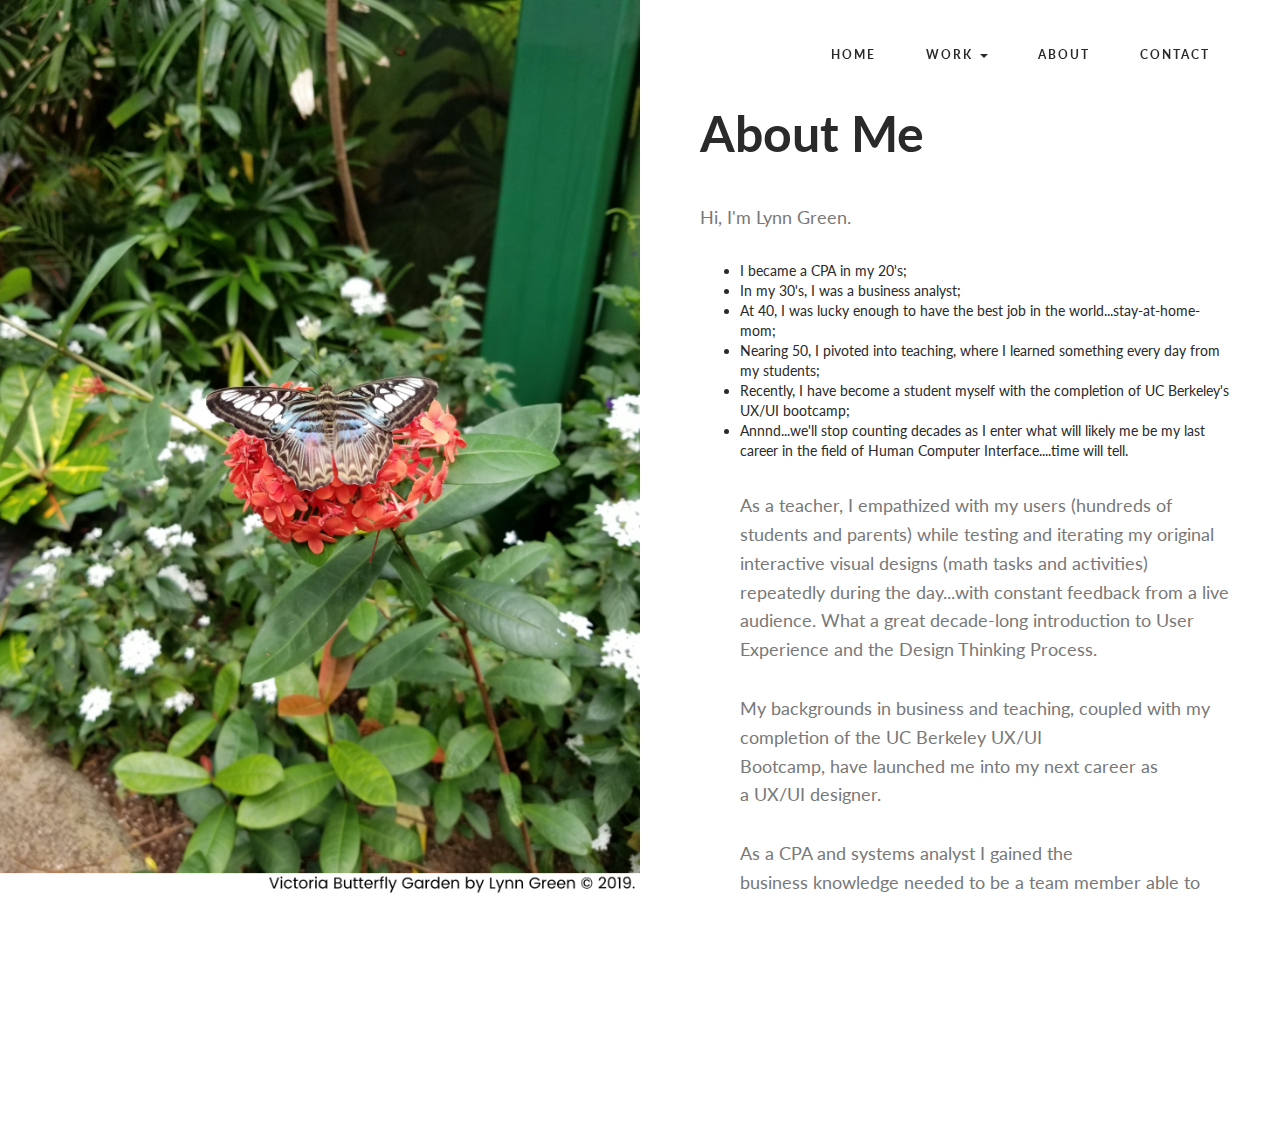
==== commit 4bb207ef: "Navigation and RecipeBox" ====
--- a/about-solo1.html
+++ b/about-solo1.html
@@ -81,6 +81,7 @@
             <li><a href="seacology.html">Seacology</a></li>
             <li><a href="NWS.html">National Weather Service</a></li>
             <li><a href="convertibles.html">The Convertibles</a></li>
+            <li><a href="recipebox.html">RecipeBox</a></li>
             <!-- <li><a href="single-work-video.html">Single Work Video</a></li> -->
           </ul>
         </li>
@@ -136,7 +137,14 @@
         <div class="about-solo-wrap">
           <div class="content">
             <h2 class="scrollreveal">About Me</h2>
-            <p class="scrollreveal">Hi, I'm Lynn Green</p>
+            <p class="scrollreveal">Hi, I'm Lynn Green.</p>
+<p><ul> <li>I became a CPA in my 20's;</li>
+  <li> In my 30's, I was a business analyst;</li>
+  <li> At 40, I was lucky enough to have the best job in the world...stay-at-home-mom;
+    <li> Nearing 50, I pivoted into teaching, where I learned something every day from my students;</li>
+      <li>  Recently, I have become a student myself with the completion of UC Berkeley's UX/UI bootcamp;</li>
+      <li>  Annnd...we'll stop counting decades as I enter what will likely me be my last career in the field of Human Computer Interface....time will tell. </p>
+
             <p class="scrollreveal">
               As a teacher, I empathized with my users (hundreds of students and parents) while testing and iterating my original interactive visual designs (math tasks and activities) repeatedly during the day...with constant feedback from a live audience. What a great decade-long introduction to User Experience and the Design Thinking Process. </p>
             
@@ -175,6 +183,28 @@
   </div> <!-- /.container-fluid -->
 
 </div> <!-- /.about-solo1 -->
+<footer class="footer1 scrollreveal">
+  <div class="container">
+    <div class="row">
+      <div class="col-sm-6">
+        <div class="brand">
+          <p><span>Green</span>Designs</p>
+        </div>
+        <div class="copyright">
+          <p>2019 &copy; All Rights Reserved</p>
+        </div>
+      </div> <!-- /.col-md-2 -->
+
+      <div class="col-sm-6">
+        <ul class="social list-inline list-unstyled pull-right">
+          <li><a href="https://www.facebook.com/lynn.zaunergreen"><i class="fa fa-facebook"></i></a></li>
+          <li><a href="https://twitter.com/nachomamasmath"><i class="fa fa-twitter"></i></a></li>
+          <li><a href="https://www.linkedin.com/in/lynn-z-green/"><i class="fa fa-linkedin"></i></a></li>
+        </ul>
+      </div> <!-- /.col-md-6 -->
+    </div> <!-- /.row -->
+  </div> <!-- /.container -->
+</footer>
 
 <script src="assets/js/jquery-2.2.4.min.js"></script>
 <script src="assets/vendor/bootstrap/js/bootstrap.min.js"></script>
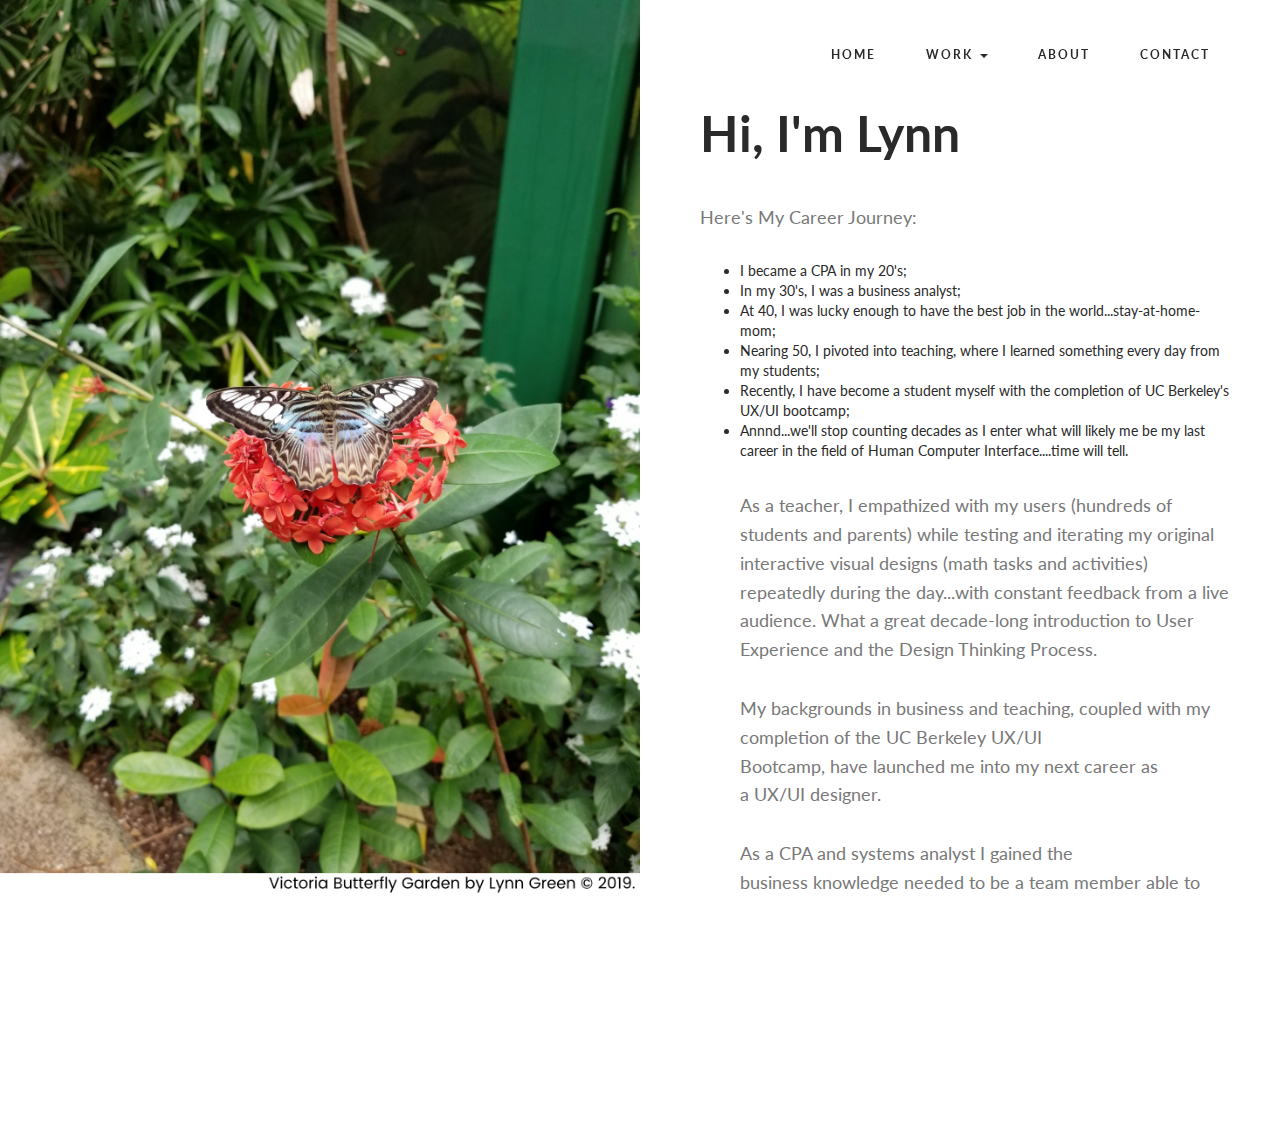
==== commit 5cb7daf0: "Resume link" ====
--- a/about-solo1.html
+++ b/about-solo1.html
@@ -136,8 +136,8 @@
 
         <div class="about-solo-wrap">
           <div class="content">
-            <h2 class="scrollreveal">About Me</h2>
-            <p class="scrollreveal">Hi, I'm Lynn Green.</p>
+            <h2 class="scrollreveal">Hi, I'm Lynn</h2>
+            <p class="scrollreveal">Here's My Career Journey:</p>
 <p><ul> <li>I became a CPA in my 20's;</li>
   <li> In my 30's, I was a business analyst;</li>
   <li> At 40, I was lucky enough to have the best job in the world...stay-at-home-mom;
@@ -157,13 +157,9 @@
             </p>   
               <p> 
                 Listening to students talk about their math thinking during my days as a middle school math teacher taught me to embrace multiple ways of thinking and problem solving.
-              </p>
-            <p>
-              Add more about teaching as it relates to UX/UI. Also cover what I like most about UX/UI and what I would like to do next.
-            </p> 
-                <p>
-                [Add link to resume]
-                ​</p>
+              </p> 
+                <p><a href="assets/images/resume.pdf">Link to My Resume</a></p>
+                
 
 
             <div class="social-links scrollreveal">
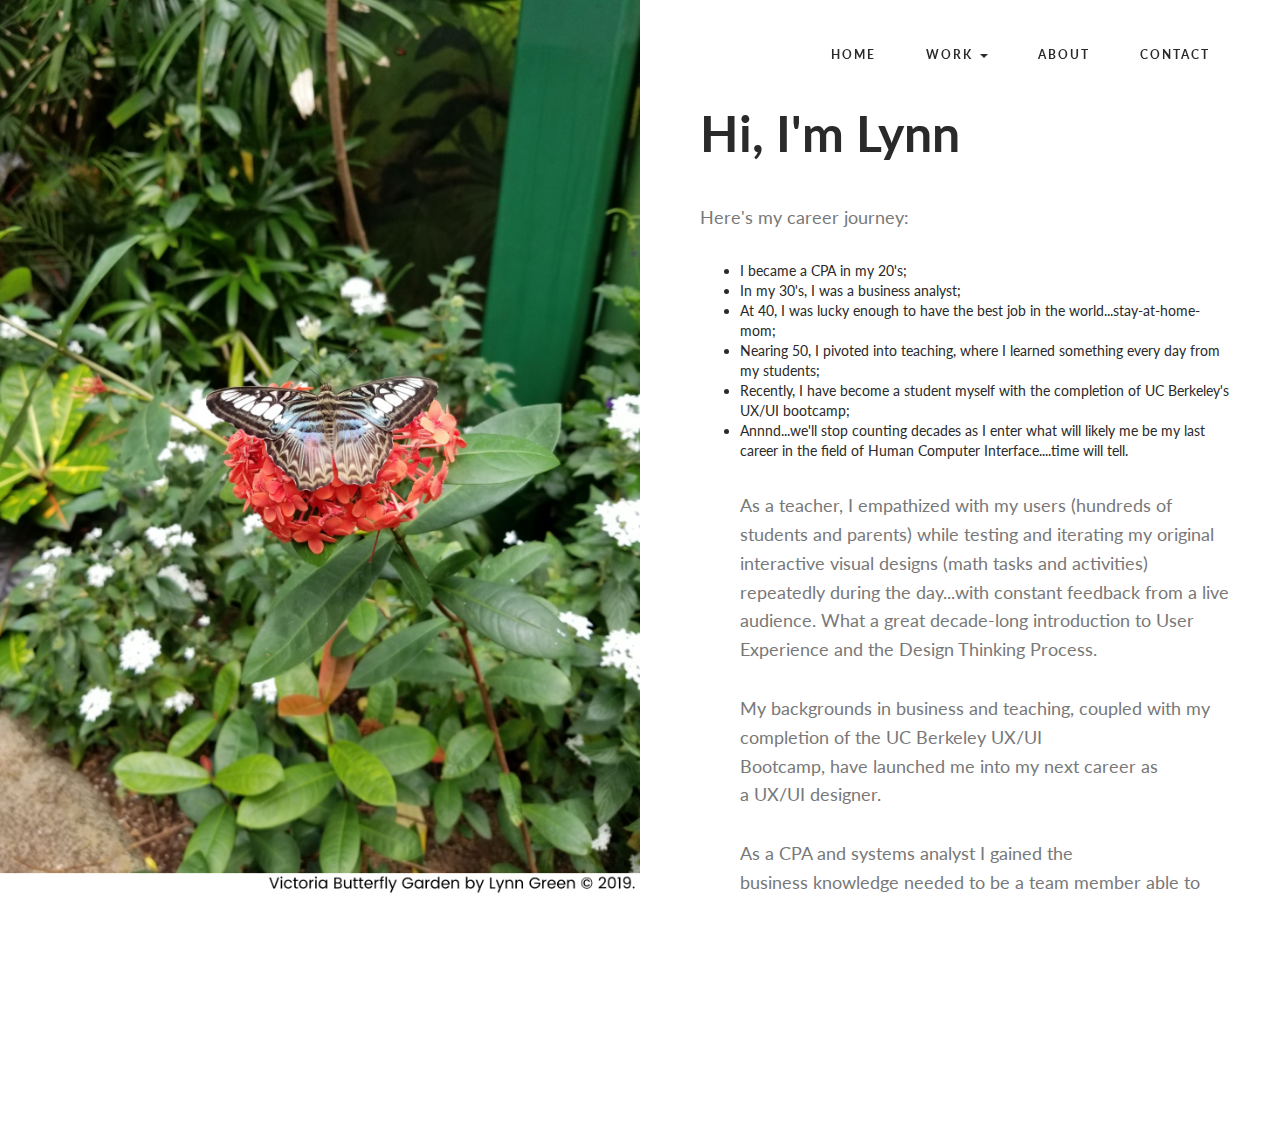
==== commit 50ad4764: "update next and previous" ====
--- a/about-solo1.html
+++ b/about-solo1.html
@@ -137,7 +137,7 @@
         <div class="about-solo-wrap">
           <div class="content">
             <h2 class="scrollreveal">Hi, I'm Lynn</h2>
-            <p class="scrollreveal">Here's My Career Journey:</p>
+            <p class="scrollreveal">Here's my career journey:</p>
 <p><ul> <li>I became a CPA in my 20's;</li>
   <li> In my 30's, I was a business analyst;</li>
   <li> At 40, I was lucky enough to have the best job in the world...stay-at-home-mom;
@@ -162,15 +162,15 @@
                 
 
 
-            <div class="social-links scrollreveal">
-              <ul class="social list-inline list-unstyled">
-                <li><a href="https://www.facebook.com/lynn.zaunergreen" class="social-fb">Facebook</a></li>
+            <!-- <div class="social-links scrollreveal"> -->
+              <!-- <ul class="social list-inline list-unstyled"> -->
+                <!-- <li><a href="https://www.facebook.com/lynn.zaunergreen" class="social-fb">Facebook</a></li>
                 <li><a href="#" class="social-twit">Twitter</a></li>
                 <li><a href="#" class="social-insta">Instagram</a></li>
                 <li><a href="#" class="social-dbl">Dribble</a></li>
-              </ul>
-            </div> <!-- /.social-links -->
-          </div> <!-- /.content -->
+              </ul> -->
+            <!-- </div> /.social-links -->
+          </div><!-- /.content -->
         </div> <!-- /.single-work-intro -->
       </div> <!-- /.col-md-6 -->
 
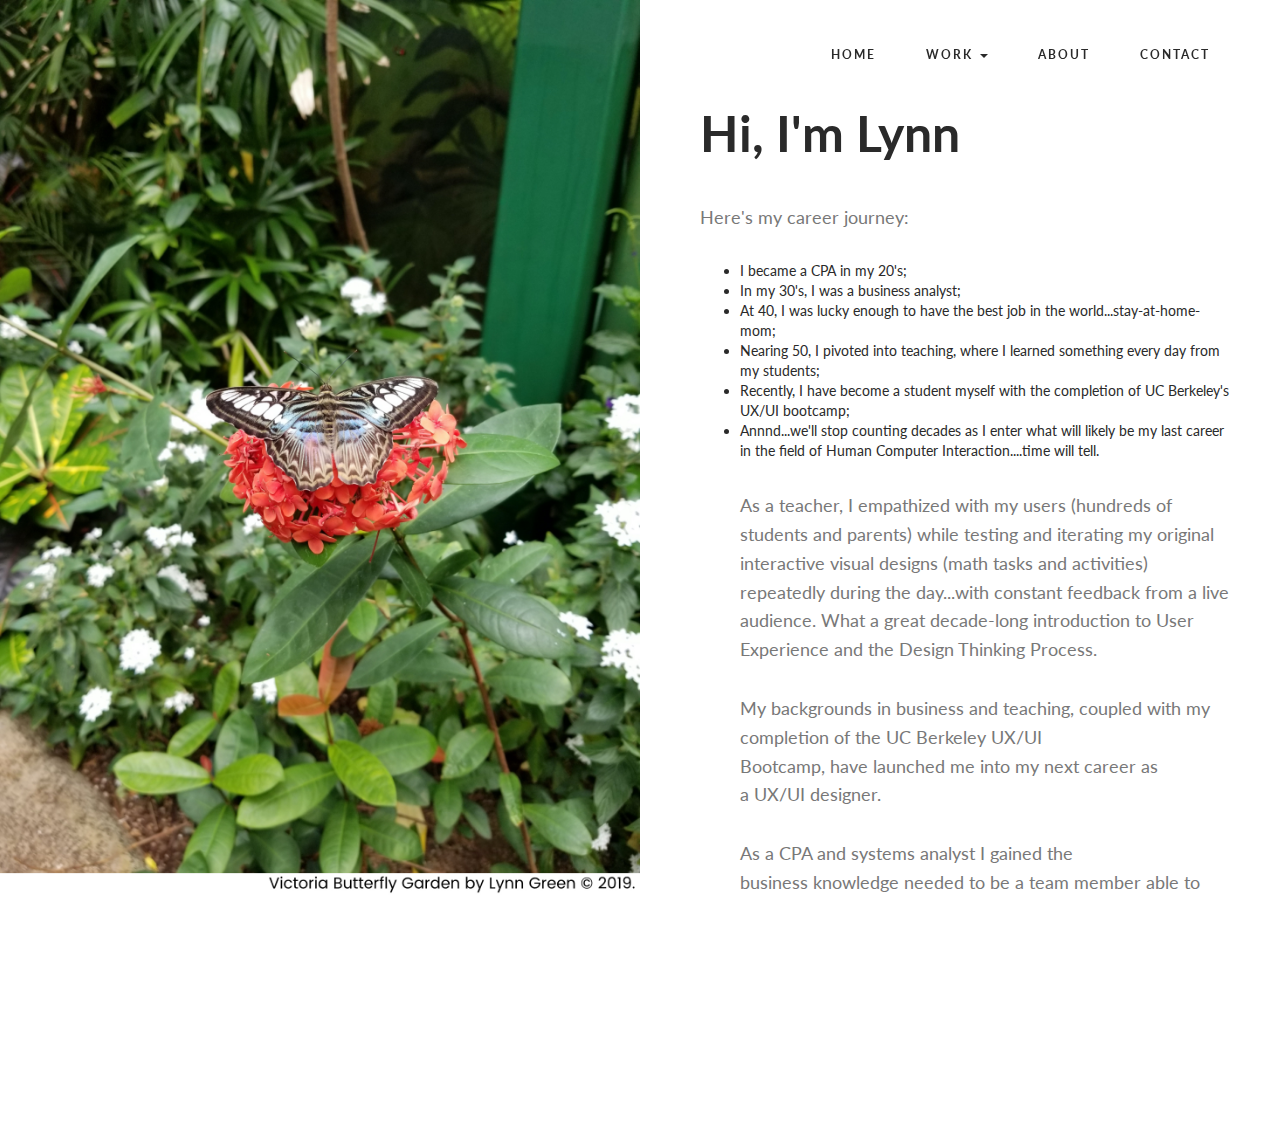
==== commit ed382781: "new font Montserrat" ====
--- a/about-solo1.html
+++ b/about-solo1.html
@@ -143,7 +143,7 @@
   <li> At 40, I was lucky enough to have the best job in the world...stay-at-home-mom;
     <li> Nearing 50, I pivoted into teaching, where I learned something every day from my students;</li>
       <li>  Recently, I have become a student myself with the completion of UC Berkeley's UX/UI bootcamp;</li>
-      <li>  Annnd...we'll stop counting decades as I enter what will likely me be my last career in the field of Human Computer Interface....time will tell. </p>
+      <li>  Annnd...we'll stop counting decades as I enter what will likely be my last career in the field of Human Computer Interaction....time will tell. </p>
 
             <p class="scrollreveal">
               As a teacher, I empathized with my users (hundreds of students and parents) while testing and iterating my original interactive visual designs (math tasks and activities) repeatedly during the day...with constant feedback from a live audience. What a great decade-long introduction to User Experience and the Design Thinking Process. </p>
--- a/assets/css/style.css
+++ b/assets/css/style.css
@@ -40,7 +40,7 @@
  */
 
 body {
-    font-family: 'Lato', sans-serif;
+    font-family: 'Montserrat','Lato', sans-serif;
     color: #2A2A2A;
 }
 
